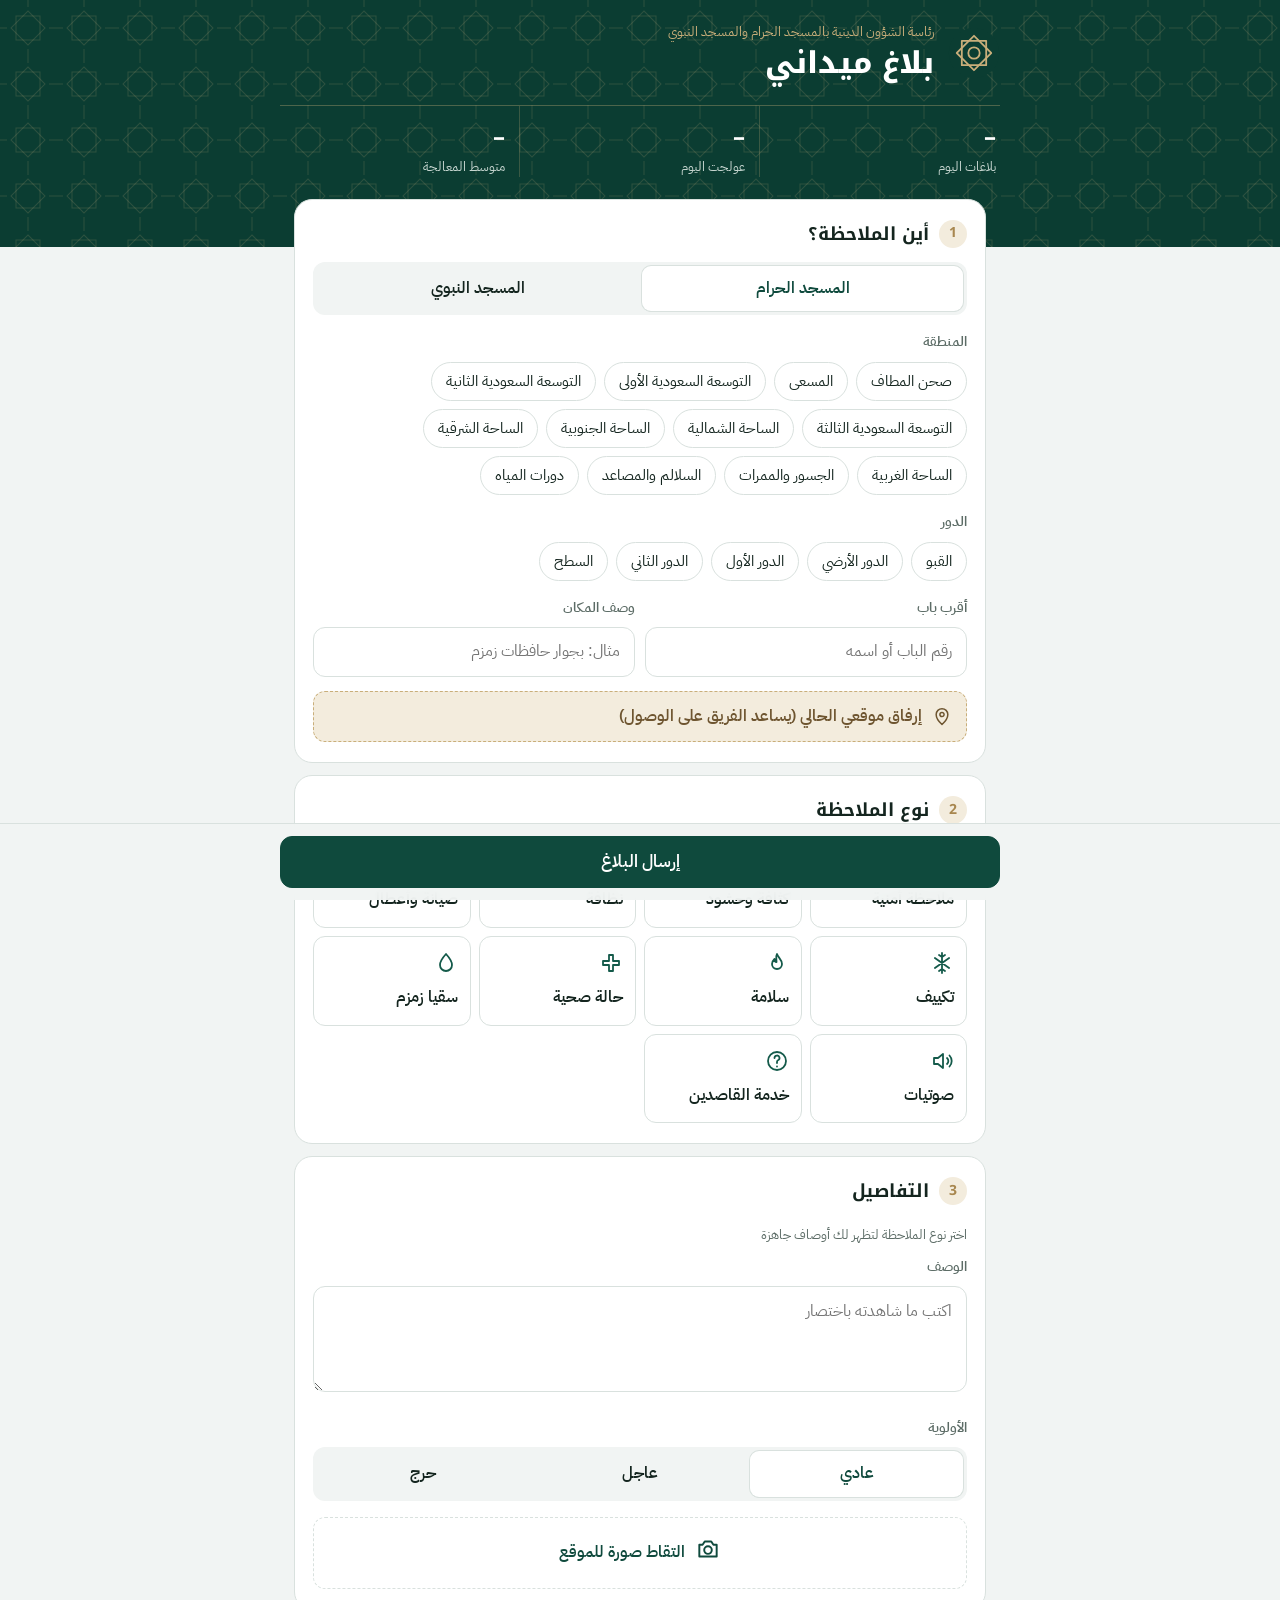
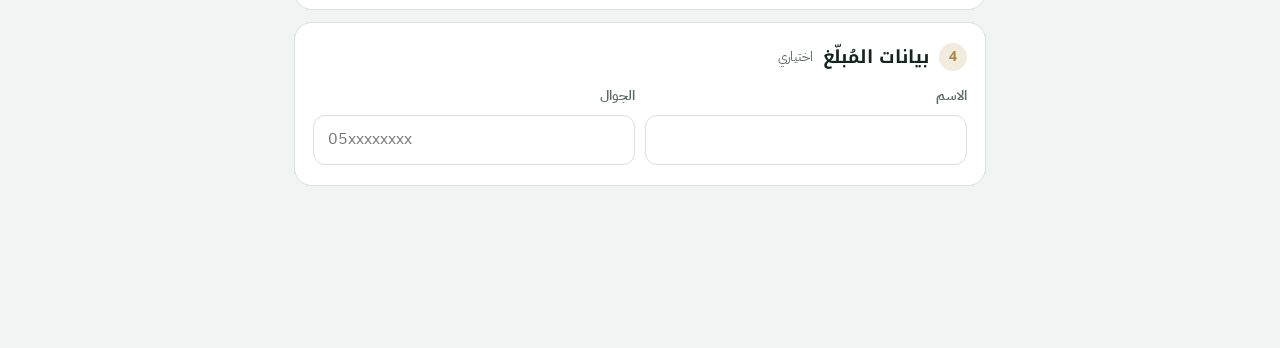
==== public/index.html @ 39dc17da "Bnder Notice: صفحة البلاغ الميداني + لوحة المتابعة + Worker و D1" ====
<!doctype html>
<html lang="ar" dir="rtl">
<head>
<meta charset="utf-8">
<meta name="viewport" content="width=device-width, initial-scale=1, viewport-fit=cover">
<meta name="theme-color" content="#0B3D32">
<title>بلاغ ميداني | Bnder Notice</title>
<link rel="icon" href="assets/logo.svg">
<link rel="preconnect" href="https://fonts.googleapis.com">
<link rel="preconnect" href="https://fonts.gstatic.com" crossorigin>
<link href="https://fonts.googleapis.com/css2?family=IBM+Plex+Sans+Arabic:wght@400;500;600;700&family=Noto+Kufi+Arabic:wght@600;700;800&display=swap" rel="stylesheet">
<link rel="stylesheet" href="assets/theme.css">
<style>
  .band{background:var(--green-900) var(--pattern);color:#fff;padding:22px 18px 70px}
  .band-in{max-width:720px;margin:0 auto}
  .brand{display:flex;align-items:center;gap:14px}
  .brand img{width:52px;height:52px}
  .org{margin:0;font-size:13px;color:var(--gold-300)}
  .brand h1{font-size:30px;font-weight:800;letter-spacing:0}
  .pulse{display:grid;grid-template-columns:repeat(3,1fr);margin-top:22px;border-top:1px solid rgba(201,174,122,.35)}
  .pulse div{padding:12px 4px 0;display:flex;flex-direction:column}
  .pulse div + div{border-inline-start:1px solid rgba(201,174,122,.25);padding-inline-start:14px}
  .pulse b{font-family:var(--display);font-size:24px;font-weight:700;color:#fff}
  .pulse span{font-size:12.5px;color:#C7D6D0}

  main{max-width:720px;margin:-48px auto 0;padding:0 14px 120px}
  .step{background:var(--surface);border-radius:var(--r-lg);padding:20px 18px;margin-bottom:12px;border:1px solid var(--line)}
  .step h2{font-size:18px;display:flex;align-items:center;gap:10px;margin-bottom:14px}
  .step h2 small{font-family:var(--font);font-weight:400;font-size:13px;color:var(--muted)}
  .n{width:28px;height:28px;border-radius:50%;background:var(--gold-100);color:var(--gold);display:grid;place-items:center;font-size:14px;font-weight:700;flex:none}
  .lbl{display:block;font-size:14px;font-weight:600;color:var(--muted);margin:16px 0 8px}
  .seg{display:grid;grid-auto-flow:column;grid-auto-columns:1fr;background:var(--marble);border-radius:var(--r-md);padding:4px;gap:4px}
  .seg button{border:0;background:transparent;border-radius:9px;padding:10px;font-weight:600;cursor:pointer;min-height:44px}
  .seg button[aria-pressed="true"]{background:var(--surface);color:var(--green-800);box-shadow:0 1px 0 var(--line),0 0 0 1px var(--line)}
  .prio button[data-v="urgent"][aria-pressed="true"]{color:var(--p-urgent)}
  .prio button[data-v="critical"][aria-pressed="true"]{background:var(--p-critical);color:#fff;box-shadow:none}
  .row2{display:grid;grid-template-columns:1fr 1fr;gap:10px}
  .row2 .lbl{margin-top:16px}
  .geo{margin-top:14px;width:100%;display:flex;align-items:center;gap:10px;border:1px dashed var(--gold-300);background:var(--gold-100);color:#6E5530;border-radius:var(--r-md);padding:12px 14px;cursor:pointer;font-weight:600;min-height:48px}
  .geo.ok{border-style:solid;border-color:var(--st-closed);background:#E3F1EA;color:var(--st-closed)}
  .hint{font-size:13px;color:var(--muted);margin:6px 0 0}

  .cats{display:grid;grid-template-columns:repeat(auto-fill,minmax(130px,1fr));gap:8px}
  .cat{display:flex;flex-direction:column;align-items:flex-start;gap:10px;text-align:start;border:1px solid var(--line);background:var(--surface);border-radius:var(--r-md);padding:14px 12px;cursor:pointer;font-weight:600;min-height:86px}
  .cat .ic{width:24px;height:24px;color:var(--green-700)}
  .cat[aria-pressed="true"]{border-color:var(--green-800);background:var(--green-800);color:#fff}
  .cat[aria-pressed="true"] .ic{color:var(--gold-300)}
  .route{margin:12px 0 0;font-size:14px;color:var(--green-700);display:flex;gap:8px;align-items:center}

  .quick{margin-bottom:10px}
  .quick .chip{background:var(--marble);border-color:transparent}
  .quick .chip[aria-pressed="true"]{background:var(--green-100);color:var(--green-800);border-color:var(--green-700)}
  .photo{margin-top:16px;display:flex;align-items:center;justify-content:center;gap:10px;border:1.5px dashed var(--line);border-radius:var(--r-md);padding:18px;cursor:pointer;color:var(--green-800);font-weight:600;min-height:64px}
  .photo .ic{width:26px;height:26px}
  .prev{margin-top:16px;position:relative}
  .prev img{width:100%;max-height:320px;object-fit:cover;border-radius:var(--r-md);display:block}
  .prev button{position:absolute;top:10px;inset-inline-start:10px;background:rgba(20,37,31,.8);color:#fff;border:0;border-radius:999px;padding:6px 12px;cursor:pointer;display:flex;gap:6px;align-items:center}

  .err{color:var(--p-critical);font-weight:600;min-height:1.6em;margin:4px 6px}
  .bar{position:fixed;inset:auto 0 0 0;background:rgba(241,244,243,.94);backdrop-filter:blur(8px);border-top:1px solid var(--line);padding:12px 14px calc(12px + env(safe-area-inset-bottom,0px))}
  .bar .btn{width:100%;max-width:720px;margin:0 auto;display:flex;font-size:17px;min-height:52px}

  .slip-wrap{position:fixed;inset:0;background:rgba(11,61,50,.92) var(--pattern);display:grid;place-items:center;padding:20px;z-index:20}
  .slip{background:var(--surface);border-radius:var(--r-lg);width:min(420px,100%);text-align:center;overflow:hidden;animation:rise .35s ease-out}
  .slip-top{padding:28px 20px 18px}
  .slip-top .okc{width:56px;height:56px;border-radius:50%;background:#E3F1EA;color:var(--st-closed);display:grid;place-items:center;margin:0 auto 12px}
  .slip-top .okc .ic{width:30px;height:30px;stroke-width:2.4}
  .slip h2{font-size:20px}
  .slip p{margin:6px 0 0;color:var(--muted);font-size:14.5px}
  .ref{border-top:2px dashed var(--line);padding:18px 20px 22px}
  .ref span{display:block;font-size:13px;color:var(--muted)}
  .ref b{font-family:var(--display);font-size:34px;color:var(--green-800);direction:ltr;display:block}
  .slip .btn{margin:0 20px 22px;width:calc(100% - 40px)}
  @keyframes rise{from{transform:translateY(16px);opacity:0}to{transform:none;opacity:1}}
  @media (max-width:420px){.row2{grid-template-columns:1fr}.brand h1{font-size:26px}.pulse b{font-size:20px}}
</style>
</head>
<body>
<header class="band">
  <div class="band-in">
    <div class="brand">
      <img src="assets/logo.svg" alt="">
      <div><p class="org" id="org"></p><h1>بلاغ ميداني</h1></div>
    </div>
    <div class="pulse" aria-live="polite">
      <div><b class="num" id="sToday">–</b><span>بلاغات اليوم</span></div>
      <div><b class="num" id="sClosed">–</b><span>عولجت اليوم</span></div>
      <div><b class="num" id="sAvg">–</b><span>متوسط المعالجة</span></div>
    </div>
  </div>
</header>

<main>
  <section class="step" id="stepPlace">
    <h2><span class="n">1</span>أين الملاحظة؟</h2>
    <div class="seg" id="mosques" role="group" aria-label="المسجد"></div>
    <span class="lbl">المنطقة</span>
    <div class="chips" id="zones"></div>
    <span class="lbl">الدور</span>
    <div class="chips" id="floors"></div>
    <div class="row2">
      <div><label class="lbl" for="gate">أقرب باب</label><input id="gate" placeholder="رقم الباب أو اسمه"></div>
      <div><label class="lbl" for="spot">وصف المكان</label><input id="spot" placeholder="مثال: بجوار حافظات زمزم"></div>
    </div>
    <button type="button" class="geo" id="geoBtn"></button>
  </section>

  <section class="step" id="stepCat">
    <h2><span class="n">2</span>نوع الملاحظة</h2>
    <div class="cats" id="cats"></div>
    <p class="route" id="route" hidden></p>
  </section>

  <section class="step">
    <h2><span class="n">3</span>التفاصيل</h2>
    <div class="chips quick" id="quick"><p class="hint">اختر نوع الملاحظة لتظهر لك أوصاف جاهزة</p></div>
    <label class="lbl" for="details" style="margin-top:4px">الوصف</label>
    <textarea id="details" rows="3" maxlength="1500" placeholder="اكتب ما شاهدته باختصار"></textarea>
    <span class="lbl">الأولوية</span>
    <div class="seg prio" id="prio" role="group" aria-label="الأولوية"></div>
    <label class="photo" id="photoBox"><input type="file" accept="image/*" capture="environment" id="photo" hidden><span id="photoIc"></span><span>التقاط صورة للموقع</span></label>
    <div class="prev" id="prev" hidden><img id="prevImg" alt="صورة البلاغ"><button type="button" id="rmPhoto"></button></div>
  </section>

  <section class="step">
    <h2><span class="n">4</span>بيانات المُبلّغ <small>اختياري</small></h2>
    <div class="row2">
      <div><label class="lbl" for="rname" style="margin-top:0">الاسم</label><input id="rname" autocomplete="name"></div>
      <div><label class="lbl" for="rphone" style="margin-top:0">الجوال</label><input id="rphone" type="tel" inputmode="tel" dir="ltr" placeholder="05xxxxxxxx" autocomplete="tel"></div>
    </div>
  </section>
  <p class="err" id="err" role="alert"></p>
</main>

<div class="bar"><button class="btn primary" id="send" type="button">إرسال البلاغ</button></div>

<div class="slip-wrap" id="done" hidden>
  <div class="slip" role="dialog" aria-modal="true" aria-labelledby="doneTitle">
    <div class="slip-top">
      <div class="okc" id="okIc"></div>
      <h2 id="doneTitle">وصل بلاغك</h2>
      <p id="doneTo"></p>
    </div>
    <div class="ref"><span>رقم البلاغ</span><b id="doneRef"></b><span id="doneTime"></span></div>
    <button class="btn primary" id="again" type="button">بلاغ جديد</button>
  </div>
</div>

<script src="assets/config.js"></script>
<script>
(() => {
  const C = window.BN, $ = id => document.getElementById(id);
  const key = new URLSearchParams(location.search).get('k') || '';
  const st = { mosque: C.MOSQUES[0].id, zone: '', floor: '', category: '', priority: 'normal', photo: '', lat: null, lng: null, acc: null };
  const fmtDur = ms => {
    if (ms == null) return '–';
    const m = Math.round(ms / 60000);
    return m < 60 ? m + ' د' : (Math.floor(m / 60) + ' س' + (m % 60 ? ' ' + (m % 60) + ' د' : ''));
  };
  const store = { get: k => { try { return localStorage.getItem(k) || ''; } catch { return ''; } },
                  set: (k, v) => { try { localStorage.setItem(k, v); } catch {} } };

  $('org').textContent = C.ORG;
  $('photoIc').innerHTML = ic('camera');
  $('rmPhoto').innerHTML = ic('x') + 'حذف الصورة';
  $('okIc').innerHTML = ic('check');
  $('rname').value = store.get('bn_name');
  $('rphone').value = store.get('bn_phone');

  const press = (wrap, val, attr = 'v') =>
    wrap.querySelectorAll('button').forEach(b => b.setAttribute('aria-pressed', b.dataset[attr] === val ? 'true' : 'false'));

  // ---- المسجد / المنطقة / الدور ----
  function renderMosques() {
    $('mosques').innerHTML = C.MOSQUES.map(m => `<button type="button" data-v="${m.id}">${m.name}</button>`).join('');
    press($('mosques'), st.mosque);
  }
  function renderPlace() {
    const m = C.MOSQUES.find(x => x.id === st.mosque);
    $('zones').innerHTML = m.zones.map(z => `<button type="button" class="chip" data-v="${z}">${z}</button>`).join('');
    $('floors').innerHTML = m.floors.map(f => `<button type="button" class="chip" data-v="${f}">${f}</button>`).join('');
    press($('zones'), st.zone); press($('floors'), st.floor);
  }
  $('mosques').addEventListener('click', e => {
    const b = e.target.closest('button'); if (!b) return;
    st.mosque = b.dataset.v; st.zone = ''; st.floor = '';
    press($('mosques'), st.mosque); renderPlace();
  });
  $('zones').addEventListener('click', e => { const b = e.target.closest('button'); if (!b) return; st.zone = st.zone === b.dataset.v ? '' : b.dataset.v; press($('zones'), st.zone); });
  $('floors').addEventListener('click', e => { const b = e.target.closest('button'); if (!b) return; st.floor = st.floor === b.dataset.v ? '' : b.dataset.v; press($('floors'), st.floor); });

  // ---- الموقع الجغرافي ----
  const geoIdle = () => { $('geoBtn').className = 'geo'; $('geoBtn').innerHTML = ic('pin') + '<span>إرفاق موقعي الحالي (يساعد الفريق على الوصول)</span>'; };
  geoIdle();
  $('geoBtn').addEventListener('click', () => {
    if (!navigator.geolocation) { $('geoBtn').innerHTML = ic('pin') + '<span>جهازك لا يدعم تحديد الموقع</span>'; return; }
    $('geoBtn').innerHTML = ic('pin') + '<span>جارٍ تحديد الموقع…</span>';
    navigator.geolocation.getCurrentPosition(p => {
      st.lat = +p.coords.latitude.toFixed(6); st.lng = +p.coords.longitude.toFixed(6); st.acc = Math.round(p.coords.accuracy);
      $('geoBtn').className = 'geo ok';
      $('geoBtn').innerHTML = ic('check') + `<span>تم إرفاق الموقع (دقة ${st.acc} م) — اضغط للتحديث</span>`;
    }, () => {
      geoIdle();
      $('geoBtn').innerHTML = ic('pin') + '<span>لم يُسمح بتحديد الموقع، فعّله من إعدادات المتصفح ثم أعد المحاولة</span>';
    }, { enableHighAccuracy: true, timeout: 15000, maximumAge: 0 });
  });

  // ---- التصنيف + الردود السريعة ----
  $('cats').innerHTML = C.CATEGORIES.map(c => `<button type="button" class="cat" data-v="${c.id}">${ic(c.icon)}<span>${c.label}</span></button>`).join('');
  const entityName = id => C.ENTITIES[id] || '';
  $('cats').addEventListener('click', e => {
    const b = e.target.closest('button'); if (!b) return;
    st.category = b.dataset.v; press($('cats'), st.category);
    const c = C.CATEGORIES.find(x => x.id === st.category);
    $('route').hidden = false; $('route').innerHTML = ic('chat') + 'يصل البلاغ إلى: ' + entityName(c.entity);
    $('quick').innerHTML = c.quick.map(q => `<button type="button" class="chip" data-v="${q}">${q}</button>`).join('');
    syncQuick();
  });
  const lines = () => $('details').value.split('\n').map(x => x.trim()).filter(Boolean);
  function syncQuick() { const have = lines(); $('quick').querySelectorAll('button').forEach(b => b.setAttribute('aria-pressed', have.includes(b.dataset.v) ? 'true' : 'false')); }
  $('quick').addEventListener('click', e => {
    const b = e.target.closest('button'); if (!b) return;
    let l = lines(); const v = b.dataset.v;
    l = l.includes(v) ? l.filter(x => x !== v) : [...l, v];
    $('details').value = l.join('\n'); syncQuick();
  });
  $('details').addEventListener('input', syncQuick);

  // ---- الأولوية ----
  $('prio').innerHTML = C.PRIORITIES.map(p => `<button type="button" data-v="${p.id}">${p.label}</button>`).join('');
  press($('prio'), st.priority);
  $('prio').addEventListener('click', e => { const b = e.target.closest('button'); if (!b) return; st.priority = b.dataset.v; press($('prio'), st.priority); });

  // ---- الصورة (تُضغط على الجهاز قبل الإرسال) ----
  $('photo').addEventListener('change', async e => {
    const f = e.target.files[0]; if (!f) return;
    try {
      const url = URL.createObjectURL(f);
      const img = await new Promise((res, rej) => { const i = new Image(); i.onload = () => res(i); i.onerror = rej; i.src = url; });
      const max = 1280, k = Math.min(1, max / Math.max(img.width, img.height));
      const cv = document.createElement('canvas'); cv.width = Math.round(img.width * k); cv.height = Math.round(img.height * k);
      cv.getContext('2d').drawImage(img, 0, 0, cv.width, cv.height);
      st.photo = cv.toDataURL('image/jpeg', 0.72);
      URL.revokeObjectURL(url);
      $('prevImg').src = st.photo; $('prev').hidden = false; $('photoBox').hidden = true;
    } catch { showErr('تعذّرت قراءة الصورة، التقطها من جديد'); }
    e.target.value = '';
  });
  $('rmPhoto').addEventListener('click', () => { st.photo = ''; $('prev').hidden = true; $('photoBox').hidden = false; });

  // ---- الإرسال ----
  function showErr(t, el) { $('err').textContent = t; if (el) el.scrollIntoView({ behavior: 'smooth', block: 'center' }); }
  $('send').addEventListener('click', async () => {
    showErr('');
    if (!st.zone) return showErr('اختر المنطقة التي فيها الملاحظة', $('stepPlace'));
    if (!st.category) return showErr('اختر نوع الملاحظة', $('stepCat'));
    const c = C.CATEGORIES.find(x => x.id === st.category);
    const payload = {
      key, mosque: st.mosque, zone: st.zone, floor: st.floor, gate: $('gate').value, spot: $('spot').value,
      lat: st.lat, lng: st.lng, acc: st.acc, category: c.id, category_label: c.label, entity_id: c.entity,
      priority: st.priority, details: $('details').value, photo: st.photo,
      reporter_name: $('rname').value, reporter_phone: $('rphone').value
    };
    store.set('bn_name', $('rname').value); store.set('bn_phone', $('rphone').value);
    const btn = $('send'); btn.disabled = true; btn.textContent = 'جارٍ الإرسال…';
    try {
      const r = await fetch('/api/reports', { method: 'POST', headers: { 'content-type': 'application/json' }, body: JSON.stringify(payload) });
      const d = await r.json();
      if (!r.ok) throw new Error(d.error || 'تعذّر الإرسال');
      $('doneRef').textContent = d.ref;
      $('doneTo').textContent = 'أُحيل للمتابعة مع ' + entityName(c.entity);
      $('doneTime').textContent = new Intl.DateTimeFormat('ar-SA-u-nu-latn-ca-gregory', { timeZone: 'Asia/Riyadh', dateStyle: 'medium', timeStyle: 'short' }).format(new Date(d.created_at));
      $('done').hidden = false; $('again').focus();
      loadStats();
    } catch (e) {
      showErr(e.message === 'Failed to fetch' ? 'لا يوجد اتصال بالإنترنت، تحقق من الشبكة ثم أعد الإرسال' : e.message);
    } finally { btn.disabled = false; btn.textContent = 'إرسال البلاغ'; }
  });

  $('again').addEventListener('click', () => {
    Object.assign(st, { zone: '', floor: '', category: '', priority: 'normal', photo: '' });
    ['gate', 'spot', 'details'].forEach(id => $(id).value = '');
    renderPlace(); press($('cats'), ''); press($('prio'), 'normal');
    $('route').hidden = true; $('quick').innerHTML = '<p class="hint">اختر نوع الملاحظة لتظهر لك أوصاف جاهزة</p>';
    $('prev').hidden = true; $('photoBox').hidden = false; $('done').hidden = true;
    window.scrollTo({ top: 0, behavior: 'smooth' });
  });

  // ---- إحصائية الواجهة ----
  async function loadStats() {
    try {
      const d = await (await fetch('/api/stats')).json();
      $('sToday').textContent = d.today ?? '–'; $('sClosed').textContent = d.closed_today ?? '–'; $('sAvg').textContent = fmtDur(d.avg_close_ms);
    } catch {}
  }

  renderMosques(); renderPlace(); loadStats();
  setInterval(loadStats, 60000);
})();
</script>
</body>
</html>
---- public/assets/theme.css ----
/* Bnder Notice — الهوية المشتركة */
:root{
  --green-900:#0B3D32; --green-800:#0F4A3D; --green-700:#145A4A; --green-100:#E3EEEA;
  --gold:#A8874F; --gold-300:#C9AE7A; --gold-100:#F3ECDD;
  --marble:#F1F4F3; --surface:#FFFFFF; --ink:#14251F; --muted:#5C6C66; --line:#D9E1DE;
  --st-new:#B7791F; --st-review:#2F5D8A; --st-referred:#6A4C9C; --st-closed:#2E7D5B;
  --p-normal:#6B7C76; --p-urgent:#C26A12; --p-critical:#B3261E;
  --r-sm:8px; --r-md:12px; --r-lg:18px;
  --font:'IBM Plex Sans Arabic', 'Segoe UI', Tahoma, sans-serif;
  --display:'Noto Kufi Arabic', 'IBM Plex Sans Arabic', Tahoma, sans-serif;
  --pattern:url("data:image/svg+xml,%3Csvg xmlns='http://www.w3.org/2000/svg' width='56' height='56' viewBox='0 0 56 56'%3E%3Cg fill='none' stroke='%23C9AE7A' stroke-opacity='.18'%3E%3Crect x='16' y='16' width='24' height='24'/%3E%3Crect x='16' y='16' width='24' height='24' transform='rotate(45 28 28)'/%3E%3Cpath d='M0 28h7M49 28h7M28 0v7M28 49v7'/%3E%3C/g%3E%3C/svg%3E");
  color-scheme: light;
  box-sizing:border-box;
  padding-top:env(safe-area-inset-top,0px);
}
*,*::before,*::after{box-sizing:inherit}
[hidden]{display:none!important}
html{scroll-padding-top:env(safe-area-inset-top,0px)}
body{margin:0;font-family:var(--font);color:var(--ink);background:var(--marble);font-size:16px;line-height:1.6;-webkit-font-smoothing:antialiased}
h1,h2,h3{font-family:var(--display);line-height:1.35;margin:0}
button,input,select,textarea{font:inherit;color:inherit}
:focus-visible{outline:3px solid var(--gold-300);outline-offset:2px}
.ic{width:20px;height:20px;fill:none;stroke:currentColor;stroke-width:1.8;stroke-linecap:round;stroke-linejoin:round;flex:none}
.num{font-variant-numeric:tabular-nums}

.btn{display:inline-flex;align-items:center;justify-content:center;gap:8px;border:1px solid var(--line);background:var(--surface);
  padding:10px 16px;border-radius:var(--r-md);font-weight:600;cursor:pointer;min-height:44px;transition:background .15s,border-color .15s}
.btn:hover{border-color:var(--green-700)}
.btn.primary{background:var(--green-800);border-color:var(--green-800);color:#fff}
.btn.primary:hover{background:var(--green-900)}
.btn.gold{background:var(--gold);border-color:var(--gold);color:#fff}
.btn.wa{background:#1F7A4D;border-color:#1F7A4D;color:#fff}
.btn.ghost{background:transparent}
.btn[disabled]{opacity:.55;cursor:not-allowed}

.chips{display:flex;flex-wrap:wrap;gap:8px}
.chip{border:1px solid var(--line);background:var(--surface);border-radius:999px;padding:7px 14px;cursor:pointer;font-size:14.5px;min-height:38px}
.chip[aria-pressed="true"]{background:var(--green-800);border-color:var(--green-800);color:#fff}

.pill{display:inline-flex;align-items:center;gap:6px;font-size:13px;font-weight:600;padding:3px 10px;border-radius:999px;white-space:nowrap}
.pill::before{content:"";width:7px;height:7px;border-radius:50%;background:currentColor}
.s-new{color:var(--st-new);background:#FBF1E0}
.s-review{color:var(--st-review);background:#E6EEF6}
.s-referred{color:var(--st-referred);background:#EFEAF7}
.s-closed{color:var(--st-closed);background:#E3F1EA}
.p-normal{color:var(--p-normal);background:#EEF1F0}
.p-urgent{color:var(--p-urgent);background:#FBEBDB}
.p-critical{color:#fff;background:var(--p-critical)}
.p-critical::before{background:#fff}

input[type=text],input[type=tel],input[type=password],input:not([type]),select,textarea{
  width:100%;border:1px solid var(--line);background:var(--surface);border-radius:var(--r-md);padding:11px 14px;min-height:46px}
textarea{resize:vertical;line-height:1.7}
input:focus,select:focus,textarea:focus{border-color:var(--green-700);outline:none;box-shadow:0 0 0 3px var(--green-100)}

@media (prefers-reduced-motion:reduce){*{animation:none!important;transition:none!important}}
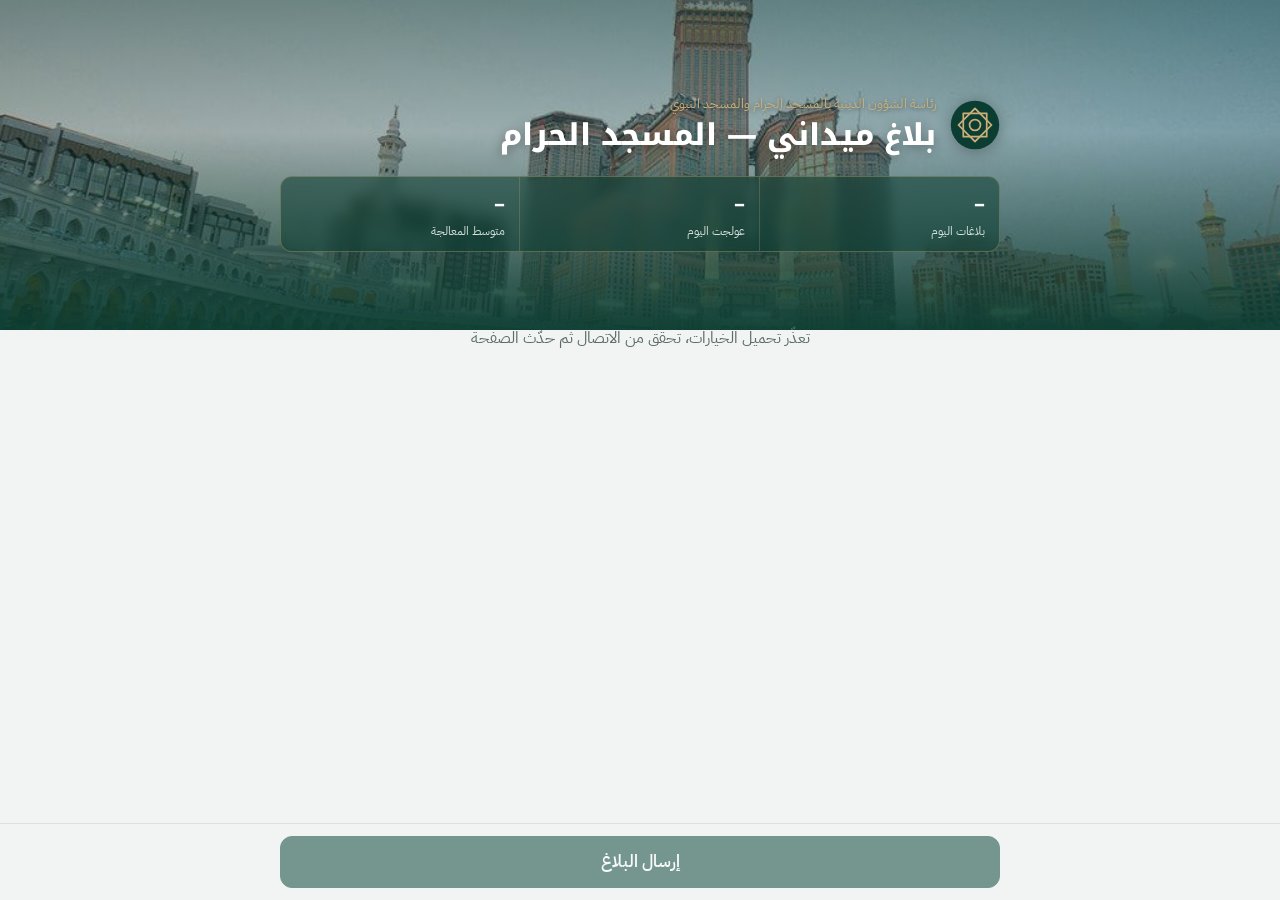
==== commit 0dbaed25: "قوائم منسدلة تُدار من اللوحة، المسجد الحرام فقط، أسماء المُبلّغين، السجل والمتأخرة وطرق المعالجة، تص" ====
--- a/public/index.html
+++ b/public/index.html
@@ -4,67 +4,64 @@
 <meta charset="utf-8">
 <meta name="viewport" content="width=device-width, initial-scale=1, viewport-fit=cover">
 <meta name="theme-color" content="#0B3D32">
-<title>بلاغ ميداني | Bnder Notice</title>
+<title>بلاغ ميداني | المسجد الحرام</title>
 <link rel="icon" href="assets/logo.svg">
 <link rel="preconnect" href="https://fonts.googleapis.com">
 <link rel="preconnect" href="https://fonts.gstatic.com" crossorigin>
 <link href="https://fonts.googleapis.com/css2?family=IBM+Plex+Sans+Arabic:wght@400;500;600;700&family=Noto+Kufi+Arabic:wght@600;700;800&display=swap" rel="stylesheet">
 <link rel="stylesheet" href="assets/theme.css">
 <style>
-  .band{background:var(--green-900) var(--pattern);color:#fff;padding:22px 18px 70px}
-  .band-in{max-width:720px;margin:0 auto}
+  :root{padding-top:0}
+  .hero{position:relative;color:#fff;min-height:330px;padding:calc(22px + env(safe-area-inset-top,0px)) 18px 78px;
+    background:linear-gradient(180deg,rgba(7,40,32,.55) 0%,rgba(7,40,32,.35) 40%,rgba(11,61,50,.96) 100%),url("assets/haram.jpg") center 35%/cover no-repeat;
+    display:flex;flex-direction:column;justify-content:flex-end}
+  .hero-in{max-width:720px;margin:0 auto;width:100%}
   .brand{display:flex;align-items:center;gap:14px}
-  .brand img{width:52px;height:52px}
-  .org{margin:0;font-size:13px;color:var(--gold-300)}
-  .brand h1{font-size:30px;font-weight:800;letter-spacing:0}
-  .pulse{display:grid;grid-template-columns:repeat(3,1fr);margin-top:22px;border-top:1px solid rgba(201,174,122,.35)}
-  .pulse div{padding:12px 4px 0;display:flex;flex-direction:column}
-  .pulse div + div{border-inline-start:1px solid rgba(201,174,122,.25);padding-inline-start:14px}
-  .pulse b{font-family:var(--display);font-size:24px;font-weight:700;color:#fff}
-  .pulse span{font-size:12.5px;color:#C7D6D0}
-
-  main{max-width:720px;margin:-48px auto 0;padding:0 14px 120px}
+  .brand img{width:50px;height:50px;filter:drop-shadow(0 2px 8px rgba(0,0,0,.3))}
+  .org{margin:0;font-size:13px;color:var(--gold-300);text-shadow:0 1px 4px rgba(0,0,0,.4)}
+  .brand h1{font-size:30px;font-weight:800;text-shadow:0 2px 12px rgba(0,0,0,.35)}
+  .pulse{display:grid;grid-template-columns:repeat(3,1fr);margin-top:20px;background:rgba(11,61,50,.55);backdrop-filter:blur(6px);
+    border:1px solid rgba(201,174,122,.35);border-radius:var(--r-md)}
+  .pulse div{padding:10px 14px;display:flex;flex-direction:column}
+  .pulse div + div{border-inline-start:1px solid rgba(201,174,122,.25)}
+  .pulse b{font-family:var(--display);font-size:22px;font-weight:700}
+  .pulse span{font-size:12px;color:#D4E2DC}
+
+  main{max-width:720px;margin:-50px auto 0;padding:0 14px 120px;position:relative}
   .step{background:var(--surface);border-radius:var(--r-lg);padding:20px 18px;margin-bottom:12px;border:1px solid var(--line)}
-  .step h2{font-size:18px;display:flex;align-items:center;gap:10px;margin-bottom:14px}
-  .step h2 small{font-family:var(--font);font-weight:400;font-size:13px;color:var(--muted)}
+  .step h2{font-size:18px;display:flex;align-items:center;gap:10px;margin-bottom:6px}
   .n{width:28px;height:28px;border-radius:50%;background:var(--gold-100);color:var(--gold);display:grid;place-items:center;font-size:14px;font-weight:700;flex:none}
-  .lbl{display:block;font-size:14px;font-weight:600;color:var(--muted);margin:16px 0 8px}
+  .lbl{display:block;font-size:14px;font-weight:600;color:var(--ink);margin:14px 0 7px}
+  .lbl small{font-weight:400;color:var(--muted)}
+  .row2{display:grid;grid-template-columns:1fr 1fr;gap:10px}
   .seg{display:grid;grid-auto-flow:column;grid-auto-columns:1fr;background:var(--marble);border-radius:var(--r-md);padding:4px;gap:4px}
   .seg button{border:0;background:transparent;border-radius:9px;padding:10px;font-weight:600;cursor:pointer;min-height:44px}
-  .seg button[aria-pressed="true"]{background:var(--surface);color:var(--green-800);box-shadow:0 1px 0 var(--line),0 0 0 1px var(--line)}
-  .prio button[data-v="urgent"][aria-pressed="true"]{color:var(--p-urgent)}
-  .prio button[data-v="critical"][aria-pressed="true"]{background:var(--p-critical);color:#fff;box-shadow:none}
-  .row2{display:grid;grid-template-columns:1fr 1fr;gap:10px}
-  .row2 .lbl{margin-top:16px}
-  .geo{margin-top:14px;width:100%;display:flex;align-items:center;gap:10px;border:1px dashed var(--gold-300);background:var(--gold-100);color:#6E5530;border-radius:var(--r-md);padding:12px 14px;cursor:pointer;font-weight:600;min-height:48px}
+  .seg button[aria-pressed="true"]{background:var(--surface);color:var(--green-800);box-shadow:0 0 0 1px var(--line)}
+  .seg button[data-v="urgent"][aria-pressed="true"]{color:var(--p-urgent)}
+  .seg button[data-v="critical"][aria-pressed="true"]{background:var(--p-critical);color:#fff;box-shadow:none}
+  .geo{margin-top:14px;width:100%;display:flex;align-items:center;gap:10px;border:1px dashed var(--gold-300);background:var(--gold-100);color:#6E5530;border-radius:var(--r-md);padding:12px 14px;cursor:pointer;font-weight:600;min-height:48px;text-align:start}
   .geo.ok{border-style:solid;border-color:var(--st-closed);background:#E3F1EA;color:var(--st-closed)}
-  .hint{font-size:13px;color:var(--muted);margin:6px 0 0}
-
-  .cats{display:grid;grid-template-columns:repeat(auto-fill,minmax(130px,1fr));gap:8px}
-  .cat{display:flex;flex-direction:column;align-items:flex-start;gap:10px;text-align:start;border:1px solid var(--line);background:var(--surface);border-radius:var(--r-md);padding:14px 12px;cursor:pointer;font-weight:600;min-height:86px}
-  .cat .ic{width:24px;height:24px;color:var(--green-700)}
-  .cat[aria-pressed="true"]{border-color:var(--green-800);background:var(--green-800);color:#fff}
-  .cat[aria-pressed="true"] .ic{color:var(--gold-300)}
-  .route{margin:12px 0 0;font-size:14px;color:var(--green-700);display:flex;gap:8px;align-items:center}
-
-  .quick{margin-bottom:10px}
-  .quick .chip{background:var(--marble);border-color:transparent}
-  .quick .chip[aria-pressed="true"]{background:var(--green-100);color:var(--green-800);border-color:var(--green-700)}
+  .route{margin:10px 0 0;font-size:14px;color:var(--green-700);display:flex;gap:8px;align-items:center;background:var(--green-100);padding:9px 12px;border-radius:10px}
+  .suggest{border:1px solid var(--gold-300);background:var(--gold-100);border-radius:var(--r-md);padding:12px;margin-top:6px}
+  .suggest .t{display:flex;align-items:center;gap:8px;font-size:13.5px;font-weight:600;color:#6E5530;margin-bottom:8px}
+  .suggest select{background-color:#fff}
+  .or{display:flex;align-items:center;gap:10px;color:var(--muted);font-size:13px;margin:12px 0 8px}
+  .or::before,.or::after{content:"";flex:1;height:1px;background:var(--line)}
   .photo{margin-top:16px;display:flex;align-items:center;justify-content:center;gap:10px;border:1.5px dashed var(--line);border-radius:var(--r-md);padding:18px;cursor:pointer;color:var(--green-800);font-weight:600;min-height:64px}
   .photo .ic{width:26px;height:26px}
   .prev{margin-top:16px;position:relative}
   .prev img{width:100%;max-height:320px;object-fit:cover;border-radius:var(--r-md);display:block}
   .prev button{position:absolute;top:10px;inset-inline-start:10px;background:rgba(20,37,31,.8);color:#fff;border:0;border-radius:999px;padding:6px 12px;cursor:pointer;display:flex;gap:6px;align-items:center}
-
   .err{color:var(--p-critical);font-weight:600;min-height:1.6em;margin:4px 6px}
-  .bar{position:fixed;inset:auto 0 0 0;background:rgba(241,244,243,.94);backdrop-filter:blur(8px);border-top:1px solid var(--line);padding:12px 14px calc(12px + env(safe-area-inset-bottom,0px))}
+  .bar{position:fixed;inset:auto 0 0 0;background:rgba(241,244,243,.94);backdrop-filter:blur(8px);border-top:1px solid var(--line);padding:12px 14px calc(12px + env(safe-area-inset-bottom,0px));z-index:5}
   .bar .btn{width:100%;max-width:720px;margin:0 auto;display:flex;font-size:17px;min-height:52px}
+  .loading{text-align:center;color:var(--muted);padding:30px}
 
   .slip-wrap{position:fixed;inset:0;background:rgba(11,61,50,.92) var(--pattern);display:grid;place-items:center;padding:20px;z-index:20}
   .slip{background:var(--surface);border-radius:var(--r-lg);width:min(420px,100%);text-align:center;overflow:hidden;animation:rise .35s ease-out}
   .slip-top{padding:28px 20px 18px}
-  .slip-top .okc{width:56px;height:56px;border-radius:50%;background:#E3F1EA;color:var(--st-closed);display:grid;place-items:center;margin:0 auto 12px}
-  .slip-top .okc .ic{width:30px;height:30px;stroke-width:2.4}
+  .okc{width:56px;height:56px;border-radius:50%;background:#E3F1EA;color:var(--st-closed);display:grid;place-items:center;margin:0 auto 12px}
+  .okc .ic{width:30px;height:30px;stroke-width:2.4}
   .slip h2{font-size:20px}
   .slip p{margin:6px 0 0;color:var(--muted);font-size:14.5px}
   .ref{border-top:2px dashed var(--line);padding:18px 20px 22px}
@@ -72,15 +69,15 @@
   .ref b{font-family:var(--display);font-size:34px;color:var(--green-800);direction:ltr;display:block}
   .slip .btn{margin:0 20px 22px;width:calc(100% - 40px)}
   @keyframes rise{from{transform:translateY(16px);opacity:0}to{transform:none;opacity:1}}
-  @media (max-width:420px){.row2{grid-template-columns:1fr}.brand h1{font-size:26px}.pulse b{font-size:20px}}
+  @media (max-width:420px){.row2{grid-template-columns:1fr}.brand h1{font-size:26px}.pulse b{font-size:19px}.hero{min-height:300px}}
 </style>
 </head>
 <body>
-<header class="band">
-  <div class="band-in">
+<header class="hero">
+  <div class="hero-in">
     <div class="brand">
       <img src="assets/logo.svg" alt="">
-      <div><p class="org" id="org"></p><h1>بلاغ ميداني</h1></div>
+      <div><p class="org" id="org"></p><h1>بلاغ ميداني — المسجد الحرام</h1></div>
     </div>
     <div class="pulse" aria-live="polite">
       <div><b class="num" id="sToday">–</b><span>بلاغات اليوم</span></div>
@@ -91,56 +88,58 @@
 </header>
 
 <main>
-  <section class="step" id="stepPlace">
-    <h2><span class="n">1</span>أين الملاحظة؟</h2>
-    <div class="seg" id="mosques" role="group" aria-label="المسجد"></div>
-    <span class="lbl">المنطقة</span>
-    <div class="chips" id="zones"></div>
-    <span class="lbl">الدور</span>
-    <div class="chips" id="floors"></div>
-    <div class="row2">
-      <div><label class="lbl" for="gate">أقرب باب</label><input id="gate" placeholder="رقم الباب أو اسمه"></div>
-      <div><label class="lbl" for="spot">وصف المكان</label><input id="spot" placeholder="مثال: بجوار حافظات زمزم"></div>
-    </div>
-    <button type="button" class="geo" id="geoBtn"></button>
-  </section>
-
-  <section class="step" id="stepCat">
-    <h2><span class="n">2</span>نوع الملاحظة</h2>
-    <div class="cats" id="cats"></div>
-    <p class="route" id="route" hidden></p>
-  </section>
-
-  <section class="step">
-    <h2><span class="n">3</span>التفاصيل</h2>
-    <div class="chips quick" id="quick"><p class="hint">اختر نوع الملاحظة لتظهر لك أوصاف جاهزة</p></div>
-    <label class="lbl" for="details" style="margin-top:4px">الوصف</label>
-    <textarea id="details" rows="3" maxlength="1500" placeholder="اكتب ما شاهدته باختصار"></textarea>
-    <span class="lbl">الأولوية</span>
-    <div class="seg prio" id="prio" role="group" aria-label="الأولوية"></div>
-    <label class="photo" id="photoBox"><input type="file" accept="image/*" capture="environment" id="photo" hidden><span id="photoIc"></span><span>التقاط صورة للموقع</span></label>
-    <div class="prev" id="prev" hidden><img id="prevImg" alt="صورة البلاغ"><button type="button" id="rmPhoto"></button></div>
-  </section>
-
-  <section class="step">
-    <h2><span class="n">4</span>بيانات المُبلّغ <small>اختياري</small></h2>
-    <div class="row2">
-      <div><label class="lbl" for="rname" style="margin-top:0">الاسم</label><input id="rname" autocomplete="name"></div>
-      <div><label class="lbl" for="rphone" style="margin-top:0">الجوال</label><input id="rphone" type="tel" inputmode="tel" dir="ltr" placeholder="05xxxxxxxx" autocomplete="tel"></div>
-    </div>
-  </section>
-  <p class="err" id="err" role="alert"></p>
+  <p class="loading" id="loading">جارٍ تحميل الخيارات…</p>
+  <div id="form" hidden>
+    <section class="step" id="stepName">
+      <h2><span class="n">1</span>المُبلّغ</h2>
+      <label class="lbl" for="rname">اسمك</label>
+      <select id="rname" required></select>
+      <input id="rnameTxt" placeholder="اكتب اسمك" hidden>
+    </section>
+
+    <section class="step" id="stepPlace">
+      <h2><span class="n">2</span>أين الملاحظة؟</h2>
+      <div class="row2">
+        <div><label class="lbl" for="zone">المنطقة</label><select id="zone" required></select></div>
+        <div><label class="lbl" for="floor">الدور</label><select id="floor"></select></div>
+      </div>
+      <div class="row2">
+        <div><label class="lbl" for="gate">أقرب باب <small>(اختياري)</small></label><input id="gate" placeholder="رقم الباب أو اسمه"></div>
+        <div><label class="lbl" for="spot">وصف المكان <small>(اختياري)</small></label><input id="spot" placeholder="مثال: بجوار حافظات زمزم"></div>
+      </div>
+      <button type="button" class="geo" id="geoBtn"></button>
+    </section>
+
+    <section class="step" id="stepCat">
+      <h2><span class="n">3</span>نوع الملاحظة</h2>
+      <label class="lbl" for="cat">اختر النوع</label>
+      <select id="cat" required></select>
+      <p class="route" id="route" hidden></p>
+    </section>
+
+    <section class="step">
+      <h2><span class="n">4</span>التفاصيل</h2>
+      <div class="suggest" id="suggestBox" hidden>
+        <div class="t" id="sugT"></div>
+        <select id="suggest" aria-label="أوصاف مقترحة"></select>
+      </div>
+      <div class="or" id="orLine" hidden>أو اكتب الوصف بنفسك</div>
+      <label class="lbl" for="details" id="detLbl">الوصف</label>
+      <textarea id="details" rows="3" maxlength="1500" placeholder="اكتب ما شاهدته باختصار"></textarea>
+      <span class="lbl">الأولوية</span>
+      <div class="seg" id="prio" role="group" aria-label="الأولوية"></div>
+      <label class="photo" id="photoBox"><input type="file" accept="image/*" capture="environment" id="photo" hidden><span id="photoIc"></span><span>التقاط صورة للموقع</span></label>
+      <div class="prev" id="prev" hidden><img id="prevImg" alt="صورة البلاغ"><button type="button" id="rmPhoto"></button></div>
+    </section>
+    <p class="err" id="err" role="alert"></p>
+  </div>
 </main>
 
-<div class="bar"><button class="btn primary" id="send" type="button">إرسال البلاغ</button></div>
+<div class="bar"><button class="btn primary" id="send" type="button" disabled>إرسال البلاغ</button></div>
 
 <div class="slip-wrap" id="done" hidden>
   <div class="slip" role="dialog" aria-modal="true" aria-labelledby="doneTitle">
-    <div class="slip-top">
-      <div class="okc" id="okIc"></div>
-      <h2 id="doneTitle">وصل بلاغك</h2>
-      <p id="doneTo"></p>
-    </div>
+    <div class="slip-top"><div class="okc" id="okIc"></div><h2 id="doneTitle">وصل بلاغك</h2><p id="doneTo"></p></div>
     <div class="ref"><span>رقم البلاغ</span><b id="doneRef"></b><span id="doneTime"></span></div>
     <button class="btn primary" id="again" type="button">بلاغ جديد</button>
   </div>
@@ -151,151 +150,125 @@
 (() => {
   const C = window.BN, $ = id => document.getElementById(id);
   const key = new URLSearchParams(location.search).get('k') || '';
-  const st = { mosque: C.MOSQUES[0].id, zone: '', floor: '', category: '', priority: 'normal', photo: '', lat: null, lng: null, acc: null };
-  const fmtDur = ms => {
-    if (ms == null) return '–';
-    const m = Math.round(ms / 60000);
-    return m < 60 ? m + ' د' : (Math.floor(m / 60) + ' س' + (m % 60 ? ' ' + (m % 60) + ' د' : ''));
-  };
-  const store = { get: k => { try { return localStorage.getItem(k) || ''; } catch { return ''; } },
-                  set: (k, v) => { try { localStorage.setItem(k, v); } catch {} } };
+  const st = { priority: 'normal', photo: '', lat: null, lng: null, acc: null };
+  let OPT = null;
+  const esc = v => String(v ?? '').replace(/[&<>"]/g, c => ({ '&': '&amp;', '<': '&lt;', '>': '&gt;', '"': '&quot;' })[c]);
+  const opts = (list, ph) => `<option value="" disabled selected>${ph}</option>` + list.map(v => `<option value="${esc(v)}">${esc(v)}</option>`).join('');
+  const fmtDur = ms => { if (ms == null) return '–'; const m = Math.round(ms / 60000); return m < 60 ? m + ' د' : Math.floor(m / 60) + ' س' + (m % 60 ? ' ' + m % 60 + ' د' : ''); };
+  const store = { get: k => { try { return localStorage.getItem(k) || ''; } catch { return ''; } }, set: (k, v) => { try { localStorage.setItem(k, v); } catch {} } };
 
   $('org').textContent = C.ORG;
   $('photoIc').innerHTML = ic('camera');
   $('rmPhoto').innerHTML = ic('x') + 'حذف الصورة';
   $('okIc').innerHTML = ic('check');
-  $('rname').value = store.get('bn_name');
-  $('rphone').value = store.get('bn_phone');
-
-  const press = (wrap, val, attr = 'v') =>
-    wrap.querySelectorAll('button').forEach(b => b.setAttribute('aria-pressed', b.dataset[attr] === val ? 'true' : 'false'));
-
-  // ---- المسجد / المنطقة / الدور ----
-  function renderMosques() {
-    $('mosques').innerHTML = C.MOSQUES.map(m => `<button type="button" data-v="${m.id}">${m.name}</button>`).join('');
-    press($('mosques'), st.mosque);
+  $('sugT').innerHTML = ic('list') + 'أوصاف مقترحة — اختر منها إن وُجد ما يناسب';
+
+  // يتلوّن الحقل الفارغ بلون باهت
+  const markEmpty = el => el.classList.toggle('empty', !el.value);
+  document.addEventListener('change', e => { if (e.target.tagName === 'SELECT') markEmpty(e.target); });
+
+  function build() {
+    if (OPT.reporters.length) {
+      $('rname').innerHTML = opts(OPT.reporters, 'اختر اسمك من القائمة');
+      const last = store.get('bn_name'); if (OPT.reporters.includes(last)) $('rname').value = last;
+    } else { $('rname').hidden = true; $('rnameTxt').hidden = false; $('rnameTxt').value = store.get('bn_name'); }
+    $('zone').innerHTML = opts(OPT.zones, 'اختر المنطقة');
+    $('floor').innerHTML = opts(OPT.floors, 'اختر الدور');
+    $('cat').innerHTML = `<option value="" disabled selected>اختر نوع الملاحظة</option>` + OPT.categories.map(c => `<option value="${esc(c.id)}">${esc(c.label)}</option>`).join('');
+    ['rname', 'zone', 'floor', 'cat'].forEach(id => markEmpty($(id)));
+    $('loading').hidden = true; $('form').hidden = false; $('send').disabled = false;
   }
-  function renderPlace() {
-    const m = C.MOSQUES.find(x => x.id === st.mosque);
-    $('zones').innerHTML = m.zones.map(z => `<button type="button" class="chip" data-v="${z}">${z}</button>`).join('');
-    $('floors').innerHTML = m.floors.map(f => `<button type="button" class="chip" data-v="${f}">${f}</button>`).join('');
-    press($('zones'), st.zone); press($('floors'), st.floor);
-  }
-  $('mosques').addEventListener('click', e => {
-    const b = e.target.closest('button'); if (!b) return;
-    st.mosque = b.dataset.v; st.zone = ''; st.floor = '';
-    press($('mosques'), st.mosque); renderPlace();
-  });
-  $('zones').addEventListener('click', e => { const b = e.target.closest('button'); if (!b) return; st.zone = st.zone === b.dataset.v ? '' : b.dataset.v; press($('zones'), st.zone); });
-  $('floors').addEventListener('click', e => { const b = e.target.closest('button'); if (!b) return; st.floor = st.floor === b.dataset.v ? '' : b.dataset.v; press($('floors'), st.floor); });
-
-  // ---- الموقع الجغرافي ----
-  const geoIdle = () => { $('geoBtn').className = 'geo'; $('geoBtn').innerHTML = ic('pin') + '<span>إرفاق موقعي الحالي (يساعد الفريق على الوصول)</span>'; };
+
+  $('cat').addEventListener('change', () => {
+    const c = OPT.categories.find(x => x.id === $('cat').value); if (!c) return;
+    $('route').hidden = !c.entity_name; $('route').innerHTML = ic('chat') + 'يُحال البلاغ إلى: ' + esc(c.entity_name);
+    const has = c.quick && c.quick.length;
+    $('suggestBox').hidden = !has; $('orLine').hidden = !has; $('detLbl').hidden = !!has;
+    if (has) { $('suggest').innerHTML = opts(c.quick, 'اختر وصفاً مقترحاً (اختياري)'); markEmpty($('suggest')); }
+  });
+  $('suggest').addEventListener('change', () => {
+    const v = $('suggest').value; if (!v) return;
+    const lines = $('details').value.split('\n').map(x => x.trim()).filter(Boolean);
+    if (!lines.includes(v)) lines.push(v);
+    $('details').value = lines.join('\n');
+    $('suggest').selectedIndex = 0; markEmpty($('suggest'));
+  });
+
+  // الموقع الجغرافي
+  const geoIdle = t => { $('geoBtn').className = 'geo'; $('geoBtn').innerHTML = ic('pin') + `<span>${t || 'إرفاق موقعي الحالي (يساعد الفريق على الوصول)'}</span>`; };
   geoIdle();
   $('geoBtn').addEventListener('click', () => {
-    if (!navigator.geolocation) { $('geoBtn').innerHTML = ic('pin') + '<span>جهازك لا يدعم تحديد الموقع</span>'; return; }
-    $('geoBtn').innerHTML = ic('pin') + '<span>جارٍ تحديد الموقع…</span>';
+    if (!navigator.geolocation) return geoIdle('جهازك لا يدعم تحديد الموقع');
+    geoIdle('جارٍ تحديد الموقع…');
     navigator.geolocation.getCurrentPosition(p => {
       st.lat = +p.coords.latitude.toFixed(6); st.lng = +p.coords.longitude.toFixed(6); st.acc = Math.round(p.coords.accuracy);
-      $('geoBtn').className = 'geo ok';
-      $('geoBtn').innerHTML = ic('check') + `<span>تم إرفاق الموقع (دقة ${st.acc} م) — اضغط للتحديث</span>`;
-    }, () => {
-      geoIdle();
-      $('geoBtn').innerHTML = ic('pin') + '<span>لم يُسمح بتحديد الموقع، فعّله من إعدادات المتصفح ثم أعد المحاولة</span>';
-    }, { enableHighAccuracy: true, timeout: 15000, maximumAge: 0 });
-  });
-
-  // ---- التصنيف + الردود السريعة ----
-  $('cats').innerHTML = C.CATEGORIES.map(c => `<button type="button" class="cat" data-v="${c.id}">${ic(c.icon)}<span>${c.label}</span></button>`).join('');
-  const entityName = id => C.ENTITIES[id] || '';
-  $('cats').addEventListener('click', e => {
-    const b = e.target.closest('button'); if (!b) return;
-    st.category = b.dataset.v; press($('cats'), st.category);
-    const c = C.CATEGORIES.find(x => x.id === st.category);
-    $('route').hidden = false; $('route').innerHTML = ic('chat') + 'يصل البلاغ إلى: ' + entityName(c.entity);
-    $('quick').innerHTML = c.quick.map(q => `<button type="button" class="chip" data-v="${q}">${q}</button>`).join('');
-    syncQuick();
-  });
-  const lines = () => $('details').value.split('\n').map(x => x.trim()).filter(Boolean);
-  function syncQuick() { const have = lines(); $('quick').querySelectorAll('button').forEach(b => b.setAttribute('aria-pressed', have.includes(b.dataset.v) ? 'true' : 'false')); }
-  $('quick').addEventListener('click', e => {
-    const b = e.target.closest('button'); if (!b) return;
-    let l = lines(); const v = b.dataset.v;
-    l = l.includes(v) ? l.filter(x => x !== v) : [...l, v];
-    $('details').value = l.join('\n'); syncQuick();
-  });
-  $('details').addEventListener('input', syncQuick);
-
-  // ---- الأولوية ----
-  $('prio').innerHTML = C.PRIORITIES.map(p => `<button type="button" data-v="${p.id}">${p.label}</button>`).join('');
-  press($('prio'), st.priority);
-  $('prio').addEventListener('click', e => { const b = e.target.closest('button'); if (!b) return; st.priority = b.dataset.v; press($('prio'), st.priority); });
-
-  // ---- الصورة (تُضغط على الجهاز قبل الإرسال) ----
+      $('geoBtn').className = 'geo ok'; $('geoBtn').innerHTML = ic('check') + `<span>تم إرفاق الموقع (دقة ${st.acc} م) — اضغط للتحديث</span>`;
+    }, () => geoIdle('لم يُسمح بتحديد الموقع، فعّله من إعدادات المتصفح ثم أعد المحاولة'), { enableHighAccuracy: true, timeout: 15000, maximumAge: 0 });
+  });
+
+  // الأولوية
+  $('prio').innerHTML = C.PRIORITIES.map(p => `<button type="button" data-v="${p.id}" aria-pressed="${p.id === 'normal'}">${p.label}</button>`).join('');
+  $('prio').addEventListener('click', e => { const b = e.target.closest('button'); if (!b) return; st.priority = b.dataset.v; $('prio').querySelectorAll('button').forEach(x => x.setAttribute('aria-pressed', x === b)); });
+
+  // الصورة (تُضغط على الجهاز)
   $('photo').addEventListener('change', async e => {
     const f = e.target.files[0]; if (!f) return;
     try {
       const url = URL.createObjectURL(f);
       const img = await new Promise((res, rej) => { const i = new Image(); i.onload = () => res(i); i.onerror = rej; i.src = url; });
-      const max = 1280, k = Math.min(1, max / Math.max(img.width, img.height));
+      const k = Math.min(1, 1280 / Math.max(img.width, img.height));
       const cv = document.createElement('canvas'); cv.width = Math.round(img.width * k); cv.height = Math.round(img.height * k);
       cv.getContext('2d').drawImage(img, 0, 0, cv.width, cv.height);
-      st.photo = cv.toDataURL('image/jpeg', 0.72);
-      URL.revokeObjectURL(url);
+      st.photo = cv.toDataURL('image/jpeg', 0.72); URL.revokeObjectURL(url);
       $('prevImg').src = st.photo; $('prev').hidden = false; $('photoBox').hidden = true;
     } catch { showErr('تعذّرت قراءة الصورة، التقطها من جديد'); }
     e.target.value = '';
   });
   $('rmPhoto').addEventListener('click', () => { st.photo = ''; $('prev').hidden = true; $('photoBox').hidden = false; });
 
-  // ---- الإرسال ----
+  // الإرسال
   function showErr(t, el) { $('err').textContent = t; if (el) el.scrollIntoView({ behavior: 'smooth', block: 'center' }); }
+  const reporter = () => OPT.reporters.length ? $('rname').value : $('rnameTxt').value.trim();
   $('send').addEventListener('click', async () => {
     showErr('');
-    if (!st.zone) return showErr('اختر المنطقة التي فيها الملاحظة', $('stepPlace'));
-    if (!st.category) return showErr('اختر نوع الملاحظة', $('stepCat'));
-    const c = C.CATEGORIES.find(x => x.id === st.category);
-    const payload = {
-      key, mosque: st.mosque, zone: st.zone, floor: st.floor, gate: $('gate').value, spot: $('spot').value,
-      lat: st.lat, lng: st.lng, acc: st.acc, category: c.id, category_label: c.label, entity_id: c.entity,
-      priority: st.priority, details: $('details').value, photo: st.photo,
-      reporter_name: $('rname').value, reporter_phone: $('rphone').value
-    };
-    store.set('bn_name', $('rname').value); store.set('bn_phone', $('rphone').value);
+    if (!reporter()) return showErr('اختر اسمك أولاً', $('stepName'));
+    if (!$('zone').value) return showErr('اختر المنطقة التي فيها الملاحظة', $('stepPlace'));
+    if (!$('cat').value) return showErr('اختر نوع الملاحظة', $('stepCat'));
+    const c = OPT.categories.find(x => x.id === $('cat').value);
+    store.set('bn_name', reporter());
     const btn = $('send'); btn.disabled = true; btn.textContent = 'جارٍ الإرسال…';
     try {
-      const r = await fetch('/api/reports', { method: 'POST', headers: { 'content-type': 'application/json' }, body: JSON.stringify(payload) });
+      const r = await fetch('/api/reports', { method: 'POST', headers: { 'content-type': 'application/json' }, body: JSON.stringify({
+        key, zone: $('zone').value, floor: $('floor').value, gate: $('gate').value, spot: $('spot').value,
+        lat: st.lat, lng: st.lng, acc: st.acc, category: c.id, priority: st.priority, details: $('details').value, photo: st.photo, reporter_name: reporter() }) });
       const d = await r.json();
       if (!r.ok) throw new Error(d.error || 'تعذّر الإرسال');
       $('doneRef').textContent = d.ref;
-      $('doneTo').textContent = 'أُحيل للمتابعة مع ' + entityName(c.entity);
+      $('doneTo').textContent = c.entity_name ? 'أُحيل للمتابعة مع ' + c.entity_name : 'وصل لغرفة المتابعة';
       $('doneTime').textContent = new Intl.DateTimeFormat('ar-SA-u-nu-latn-ca-gregory', { timeZone: 'Asia/Riyadh', dateStyle: 'medium', timeStyle: 'short' }).format(new Date(d.created_at));
-      $('done').hidden = false; $('again').focus();
-      loadStats();
-    } catch (e) {
-      showErr(e.message === 'Failed to fetch' ? 'لا يوجد اتصال بالإنترنت، تحقق من الشبكة ثم أعد الإرسال' : e.message);
-    } finally { btn.disabled = false; btn.textContent = 'إرسال البلاغ'; }
+      $('done').hidden = false; $('again').focus(); loadStats();
+    } catch (e) { showErr(e.message === 'Failed to fetch' ? 'لا يوجد اتصال بالإنترنت، تحقق من الشبكة ثم أعد الإرسال' : e.message); }
+    finally { btn.disabled = false; btn.textContent = 'إرسال البلاغ'; }
   });
 
   $('again').addEventListener('click', () => {
-    Object.assign(st, { zone: '', floor: '', category: '', priority: 'normal', photo: '' });
+    ['zone', 'floor', 'cat'].forEach(id => { $(id).selectedIndex = 0; markEmpty($(id)); });
     ['gate', 'spot', 'details'].forEach(id => $(id).value = '');
-    renderPlace(); press($('cats'), ''); press($('prio'), 'normal');
-    $('route').hidden = true; $('quick').innerHTML = '<p class="hint">اختر نوع الملاحظة لتظهر لك أوصاف جاهزة</p>';
+    st.priority = 'normal'; st.photo = ''; $('prio').querySelectorAll('button').forEach(x => x.setAttribute('aria-pressed', x.dataset.v === 'normal'));
+    $('route').hidden = $('suggestBox').hidden = $('orLine').hidden = true; $('detLbl').hidden = false;
     $('prev').hidden = true; $('photoBox').hidden = false; $('done').hidden = true;
     window.scrollTo({ top: 0, behavior: 'smooth' });
   });
 
-  // ---- إحصائية الواجهة ----
   async function loadStats() {
-    try {
-      const d = await (await fetch('/api/stats')).json();
-      $('sToday').textContent = d.today ?? '–'; $('sClosed').textContent = d.closed_today ?? '–'; $('sAvg').textContent = fmtDur(d.avg_close_ms);
-    } catch {}
+    try { const d = await (await fetch('/api/stats')).json();
+      $('sToday').textContent = d.today ?? '–'; $('sClosed').textContent = d.closed_today ?? '–'; $('sAvg').textContent = fmtDur(d.avg_close_ms); } catch {}
   }
-
-  renderMosques(); renderPlace(); loadStats();
-  setInterval(loadStats, 60000);
+  (async function init() {
+    try { OPT = await (await fetch('/api/options')).json(); build(); }
+    catch { $('loading').textContent = 'تعذّر تحميل الخيارات، تحقق من الاتصال ثم حدّث الصفحة'; }
+  })();
+  loadStats(); setInterval(loadStats, 60000);
 })();
 </script>
 </body>
--- a/public/assets/theme.css
+++ b/public/assets/theme.css
@@ -48,9 +48,16 @@
 .p-critical{color:#fff;background:var(--p-critical)}
 .p-critical::before{background:#fff}
 
-input[type=text],input[type=tel],input[type=password],input:not([type]),select,textarea{
+input[type=text],input[type=tel],input[type=password],input[type=search],input:not([type]),select,textarea{
   width:100%;border:1px solid var(--line);background:var(--surface);border-radius:var(--r-md);padding:11px 14px;min-height:46px}
 textarea{resize:vertical;line-height:1.7}
 input:focus,select:focus,textarea:focus{border-color:var(--green-700);outline:none;box-shadow:0 0 0 3px var(--green-100)}
 
 @media (prefers-reduced-motion:reduce){*{animation:none!important;transition:none!important}}
+
+/* القوائم المنسدلة */
+select{appearance:none;-webkit-appearance:none;cursor:pointer;padding-inline-end:40px;
+  background-image:url("data:image/svg+xml,%3Csvg xmlns='http://www.w3.org/2000/svg' viewBox='0 0 24 24' fill='none' stroke='%23145A4A' stroke-width='2' stroke-linecap='round' stroke-linejoin='round'%3E%3Cpath d='M6 9l6 6 6-6'/%3E%3C/svg%3E");
+  background-repeat:no-repeat;background-size:18px;background-position:left 14px center}
+select:invalid,select.empty{color:var(--muted)}
+option{color:var(--ink)}
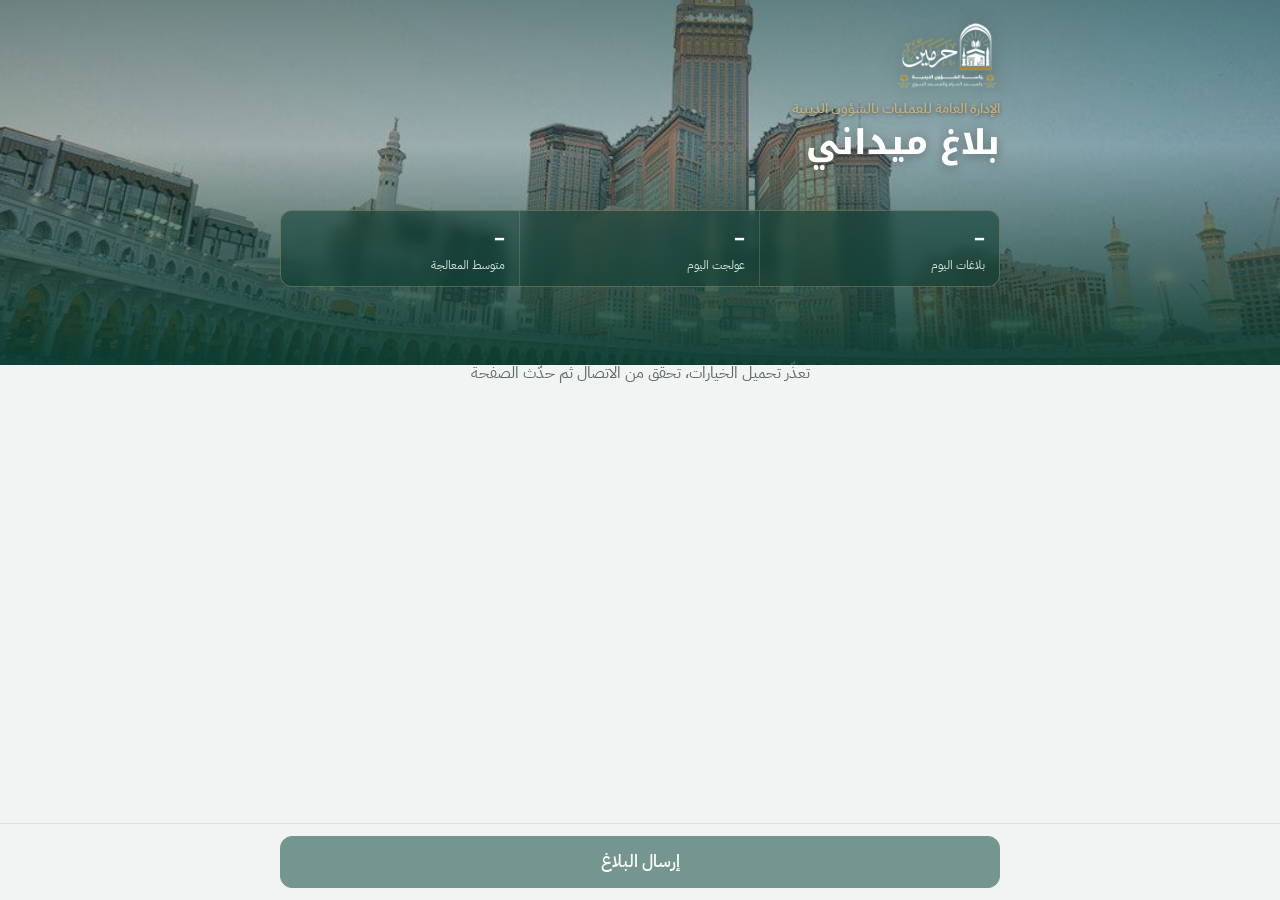
==== commit 25b804f8: "شعار رئاسة الشؤون الدينية، نقش هندسي جديد، العنوان بلاغ ميداني، توقيع الإدارة العامة للعمليات بالشؤو" ====
--- a/public/index.html
+++ b/public/index.html
@@ -4,23 +4,27 @@
 <meta charset="utf-8">
 <meta name="viewport" content="width=device-width, initial-scale=1, viewport-fit=cover">
 <meta name="theme-color" content="#0B3D32">
-<title>بلاغ ميداني | المسجد الحرام</title>
-<link rel="icon" href="assets/logo.svg">
+<title>بلاغ ميداني</title>
+<link rel="icon" href="assets/logo.png">
 <link rel="preconnect" href="https://fonts.googleapis.com">
 <link rel="preconnect" href="https://fonts.gstatic.com" crossorigin>
 <link href="https://fonts.googleapis.com/css2?family=IBM+Plex+Sans+Arabic:wght@400;500;600;700&family=Noto+Kufi+Arabic:wght@600;700;800&display=swap" rel="stylesheet">
 <link rel="stylesheet" href="assets/theme.css">
 <style>
   :root{padding-top:0}
-  .hero{position:relative;color:#fff;min-height:330px;padding:calc(22px + env(safe-area-inset-top,0px)) 18px 78px;
+  .hero{position:relative;color:#fff;min-height:350px;isolation:isolate;padding:calc(22px + env(safe-area-inset-top,0px)) 18px 78px;
     background:linear-gradient(180deg,rgba(7,40,32,.55) 0%,rgba(7,40,32,.35) 40%,rgba(11,61,50,.96) 100%),url("assets/haram.jpg") center 35%/cover no-repeat;
     display:flex;flex-direction:column;justify-content:flex-end}
+  .hero::before{content:"";position:absolute;inset:0;z-index:-1;background:var(--pattern);background-size:80px;
+    -webkit-mask-image:linear-gradient(180deg,transparent 30%,#000 85%);mask-image:linear-gradient(180deg,transparent 30%,#000 85%)}
   .hero-in{max-width:720px;margin:0 auto;width:100%}
+  .frieze{height:14px;background:var(--frieze) repeat-x center;margin:16px 0 0;opacity:.95}
   .brand{display:flex;align-items:center;gap:14px}
-  .brand img{width:50px;height:50px;filter:drop-shadow(0 2px 8px rgba(0,0,0,.3))}
-  .org{margin:0;font-size:13px;color:var(--gold-300);text-shadow:0 1px 4px rgba(0,0,0,.4)}
-  .brand h1{font-size:30px;font-weight:800;text-shadow:0 2px 12px rgba(0,0,0,.35)}
-  .pulse{display:grid;grid-template-columns:repeat(3,1fr);margin-top:20px;background:rgba(11,61,50,.55);backdrop-filter:blur(6px);
+  .brand{flex-direction:column;align-items:flex-start;gap:10px}
+  .brand img{height:66px;width:auto;filter:drop-shadow(0 2px 10px rgba(0,0,0,.35))}
+  .org{margin:0;font-size:14px;font-weight:600;color:var(--gold-300);text-shadow:0 1px 4px rgba(0,0,0,.45)}
+  .brand h1{font-size:34px;font-weight:800;text-shadow:0 2px 12px rgba(0,0,0,.35)}
+  .pulse{display:grid;grid-template-columns:repeat(3,1fr);margin-top:14px;background:rgba(11,61,50,.55);backdrop-filter:blur(6px);
     border:1px solid rgba(201,174,122,.35);border-radius:var(--r-md)}
   .pulse div{padding:10px 14px;display:flex;flex-direction:column}
   .pulse div + div{border-inline-start:1px solid rgba(201,174,122,.25)}
@@ -42,11 +46,17 @@
   .geo{margin-top:14px;width:100%;display:flex;align-items:center;gap:10px;border:1px dashed var(--gold-300);background:var(--gold-100);color:#6E5530;border-radius:var(--r-md);padding:12px 14px;cursor:pointer;font-weight:600;min-height:48px;text-align:start}
   .geo.ok{border-style:solid;border-color:var(--st-closed);background:#E3F1EA;color:var(--st-closed)}
   .route{margin:10px 0 0;font-size:14px;color:var(--green-700);display:flex;gap:8px;align-items:center;background:var(--green-100);padding:9px 12px;border-radius:10px}
-  .suggest{border:1px solid var(--gold-300);background:var(--gold-100);border-radius:var(--r-md);padding:12px;margin-top:6px}
-  .suggest .t{display:flex;align-items:center;gap:8px;font-size:13.5px;font-weight:600;color:#6E5530;margin-bottom:8px}
-  .suggest select{background-color:#fff}
-  .or{display:flex;align-items:center;gap:10px;color:var(--muted);font-size:13px;margin:12px 0 8px}
-  .or::before,.or::after{content:"";flex:1;height:1px;background:var(--line)}
+  .sug-h{display:flex;align-items:center;justify-content:space-between;gap:8px;margin:6px 0 8px}
+  .sug-h b{font-size:14px}
+  .sug-h span{font-size:12.5px;color:#6E5530;background:var(--gold-100);border-radius:999px;padding:2px 10px;font-weight:600}
+  .sug{display:flex;flex-direction:column;gap:8px}
+  .sug button{display:flex;align-items:center;gap:12px;width:100%;text-align:start;border:1px solid var(--line);background:var(--surface);
+    border-radius:var(--r-md);padding:13px 14px;cursor:pointer;font-size:15.5px;font-weight:500;min-height:52px;transition:background .12s,border-color .12s}
+  .sug button i{width:24px;height:24px;border-radius:50%;border:2px solid #C9D3CF;flex:none;display:grid;place-items:center;color:#fff}
+  .sug button i .ic{width:14px;height:14px;stroke-width:3;opacity:0}
+  .sug button[aria-pressed="true"]{border-color:var(--green-700);background:var(--green-100);font-weight:600;color:var(--green-900)}
+  .sug button[aria-pressed="true"] i{background:var(--green-700);border-color:var(--green-700)}
+  .sug button[aria-pressed="true"] i .ic{opacity:1}
   .photo{margin-top:16px;display:flex;align-items:center;justify-content:center;gap:10px;border:1.5px dashed var(--line);border-radius:var(--r-md);padding:18px;cursor:pointer;color:var(--green-800);font-weight:600;min-height:64px}
   .photo .ic{width:26px;height:26px}
   .prev{margin-top:16px;position:relative}
@@ -76,9 +86,10 @@
 <header class="hero">
   <div class="hero-in">
     <div class="brand">
-      <img src="assets/logo.svg" alt="">
-      <div><p class="org" id="org"></p><h1>بلاغ ميداني — المسجد الحرام</h1></div>
+      <img src="assets/logo-light.png" alt="رئاسة الشؤون الدينية بالمسجد الحرام والمسجد النبوي">
+      <div><p class="org" id="org"></p><h1>بلاغ ميداني</h1></div>
     </div>
+    <div class="frieze" aria-hidden="true"></div>
     <div class="pulse" aria-live="polite">
       <div><b class="num" id="sToday">–</b><span>بلاغات اليوم</span></div>
       <div><b class="num" id="sClosed">–</b><span>عولجت اليوم</span></div>
@@ -92,7 +103,7 @@
   <div id="form" hidden>
     <section class="step" id="stepName">
       <h2><span class="n">1</span>المُبلّغ</h2>
-      <label class="lbl" for="rname">اسمك</label>
+      <label class="lbl" for="rname">اسمك <small id="nameOpt">(اختياري)</small></label>
       <select id="rname" required></select>
       <input id="rnameTxt" placeholder="اكتب اسمك" hidden>
     </section>
@@ -119,11 +130,10 @@
 
     <section class="step">
       <h2><span class="n">4</span>التفاصيل</h2>
-      <div class="suggest" id="suggestBox" hidden>
-        <div class="t" id="sugT"></div>
-        <select id="suggest" aria-label="أوصاف مقترحة"></select>
+      <div id="suggestBox" hidden>
+        <div class="sug-h"><b>أوصاف مقترحة</b><span>اضغط على ما ينطبق، أو اكتب بنفسك</span></div>
+        <div class="sug" id="suggest" role="group" aria-label="أوصاف مقترحة"></div>
       </div>
-      <div class="or" id="orLine" hidden>أو اكتب الوصف بنفسك</div>
       <label class="lbl" for="details" id="detLbl">الوصف</label>
       <textarea id="details" rows="3" maxlength="1500" placeholder="اكتب ما شاهدته باختصار"></textarea>
       <span class="lbl">الأولوية</span>
@@ -161,21 +171,25 @@
   $('photoIc').innerHTML = ic('camera');
   $('rmPhoto').innerHTML = ic('x') + 'حذف الصورة';
   $('okIc').innerHTML = ic('check');
-  $('sugT').innerHTML = ic('list') + 'أوصاف مقترحة — اختر منها إن وُجد ما يناسب';
 
   // يتلوّن الحقل الفارغ بلون باهت
   const markEmpty = el => el.classList.toggle('empty', !el.value);
   document.addEventListener('change', e => { if (e.target.tagName === 'SELECT') markEmpty(e.target); });
 
   function build() {
-    if (OPT.reporters.length) {
-      $('rname').innerHTML = opts(OPT.reporters, 'اختر اسمك من القائمة');
+    const nm = OPT.name_mode || 'optional';
+    // ترقيم الأقسام حسب ظهور خانة الاسم
+    if (nm === 'off') { $('stepName').remove(); document.querySelectorAll('.step .n').forEach((n, i) => n.textContent = i + 1); }
+    else $('nameOpt').hidden = nm === 'required';
+    if (nm === 'off') {}
+    else if (OPT.reporters.length) {
+      $('rname').innerHTML = opts(OPT.reporters, nm === 'required' ? 'اختر اسمك من القائمة' : 'اختر اسمك (اختياري)');
       const last = store.get('bn_name'); if (OPT.reporters.includes(last)) $('rname').value = last;
     } else { $('rname').hidden = true; $('rnameTxt').hidden = false; $('rnameTxt').value = store.get('bn_name'); }
     $('zone').innerHTML = opts(OPT.zones, 'اختر المنطقة');
     $('floor').innerHTML = opts(OPT.floors, 'اختر الدور');
     $('cat').innerHTML = `<option value="" disabled selected>اختر نوع الملاحظة</option>` + OPT.categories.map(c => `<option value="${esc(c.id)}">${esc(c.label)}</option>`).join('');
-    ['rname', 'zone', 'floor', 'cat'].forEach(id => markEmpty($(id)));
+    ['rname', 'zone', 'floor', 'cat'].forEach(id => $(id) && markEmpty($(id)));
     $('loading').hidden = true; $('form').hidden = false; $('send').disabled = false;
   }
 
@@ -183,16 +197,13 @@
     const c = OPT.categories.find(x => x.id === $('cat').value); if (!c) return;
     $('route').hidden = !c.entity_name; $('route').innerHTML = ic('chat') + 'يُحال البلاغ إلى: ' + esc(c.entity_name);
     const has = c.quick && c.quick.length;
-    $('suggestBox').hidden = !has; $('orLine').hidden = !has; $('detLbl').hidden = !!has;
-    if (has) { $('suggest').innerHTML = opts(c.quick, 'اختر وصفاً مقترحاً (اختياري)'); markEmpty($('suggest')); }
-  });
-  $('suggest').addEventListener('change', () => {
-    const v = $('suggest').value; if (!v) return;
-    const lines = $('details').value.split('\n').map(x => x.trim()).filter(Boolean);
-    if (!lines.includes(v)) lines.push(v);
-    $('details').value = lines.join('\n');
-    $('suggest').selectedIndex = 0; markEmpty($('suggest'));
-  });
+    $('suggestBox').hidden = !has;
+    $('detLbl').textContent = has ? 'تفاصيل إضافية (اختياري)' : 'الوصف';
+    $('details').placeholder = has ? 'أي تفاصيل أخرى لم تذكرها الأوصاف' : 'اكتب ما شاهدته باختصار';
+    $('suggest').innerHTML = has ? c.quick.map(q => `<button type="button" aria-pressed="false" data-v="${esc(q)}"><i>${ic('check')}</i>${esc(q)}</button>`).join('') : '';
+  });
+  $('suggest').addEventListener('click', e => { const b = e.target.closest('button'); if (b) b.setAttribute('aria-pressed', b.getAttribute('aria-pressed') !== 'true'); });
+  const picked = () => [...$('suggest').querySelectorAll('[aria-pressed="true"]')].map(b => b.dataset.v);
 
   // الموقع الجغرافي
   const geoIdle = t => { $('geoBtn').className = 'geo'; $('geoBtn').innerHTML = ic('pin') + `<span>${t || 'إرفاق موقعي الحالي (يساعد الفريق على الوصول)'}</span>`; };
@@ -228,19 +239,19 @@
 
   // الإرسال
   function showErr(t, el) { $('err').textContent = t; if (el) el.scrollIntoView({ behavior: 'smooth', block: 'center' }); }
-  const reporter = () => OPT.reporters.length ? $('rname').value : $('rnameTxt').value.trim();
+  const reporter = () => !$('rname') ? '' : OPT.reporters.length ? ($('rname').value || '') : $('rnameTxt').value.trim();
   $('send').addEventListener('click', async () => {
     showErr('');
-    if (!reporter()) return showErr('اختر اسمك أولاً', $('stepName'));
+    if (OPT.name_mode === 'required' && !reporter()) return showErr('اختر اسمك أولاً', $('stepName'));
     if (!$('zone').value) return showErr('اختر المنطقة التي فيها الملاحظة', $('stepPlace'));
     if (!$('cat').value) return showErr('اختر نوع الملاحظة', $('stepCat'));
     const c = OPT.categories.find(x => x.id === $('cat').value);
-    store.set('bn_name', reporter());
+    if (reporter()) store.set('bn_name', reporter());
     const btn = $('send'); btn.disabled = true; btn.textContent = 'جارٍ الإرسال…';
     try {
       const r = await fetch('/api/reports', { method: 'POST', headers: { 'content-type': 'application/json' }, body: JSON.stringify({
         key, zone: $('zone').value, floor: $('floor').value, gate: $('gate').value, spot: $('spot').value,
-        lat: st.lat, lng: st.lng, acc: st.acc, category: c.id, priority: st.priority, details: $('details').value, photo: st.photo, reporter_name: reporter() }) });
+        lat: st.lat, lng: st.lng, acc: st.acc, category: c.id, priority: st.priority, details: [...picked(), $('details').value.trim()].filter(Boolean).join('\n'), photo: st.photo, reporter_name: reporter() }) });
       const d = await r.json();
       if (!r.ok) throw new Error(d.error || 'تعذّر الإرسال');
       $('doneRef').textContent = d.ref;
@@ -255,7 +266,7 @@
     ['zone', 'floor', 'cat'].forEach(id => { $(id).selectedIndex = 0; markEmpty($(id)); });
     ['gate', 'spot', 'details'].forEach(id => $(id).value = '');
     st.priority = 'normal'; st.photo = ''; $('prio').querySelectorAll('button').forEach(x => x.setAttribute('aria-pressed', x.dataset.v === 'normal'));
-    $('route').hidden = $('suggestBox').hidden = $('orLine').hidden = true; $('detLbl').hidden = false;
+    $('route').hidden = $('suggestBox').hidden = true; $('suggest').innerHTML = ''; $('detLbl').textContent = 'الوصف';
     $('prev').hidden = true; $('photoBox').hidden = false; $('done').hidden = true;
     window.scrollTo({ top: 0, behavior: 'smooth' });
   });
--- a/public/assets/theme.css
+++ b/public/assets/theme.css
@@ -8,7 +8,8 @@
   --r-sm:8px; --r-md:12px; --r-lg:18px;
   --font:'IBM Plex Sans Arabic', 'Segoe UI', Tahoma, sans-serif;
   --display:'Noto Kufi Arabic', 'IBM Plex Sans Arabic', Tahoma, sans-serif;
-  --pattern:url("data:image/svg+xml,%3Csvg xmlns='http://www.w3.org/2000/svg' width='56' height='56' viewBox='0 0 56 56'%3E%3Cg fill='none' stroke='%23C9AE7A' stroke-opacity='.18'%3E%3Crect x='16' y='16' width='24' height='24'/%3E%3Crect x='16' y='16' width='24' height='24' transform='rotate(45 28 28)'/%3E%3Cpath d='M0 28h7M49 28h7M28 0v7M28 49v7'/%3E%3C/g%3E%3C/svg%3E");
+  --pattern:url("/assets/pattern.svg");
+  --frieze:url("/assets/frieze.svg");
   color-scheme: light;
   box-sizing:border-box;
   padding-top:env(safe-area-inset-top,0px);
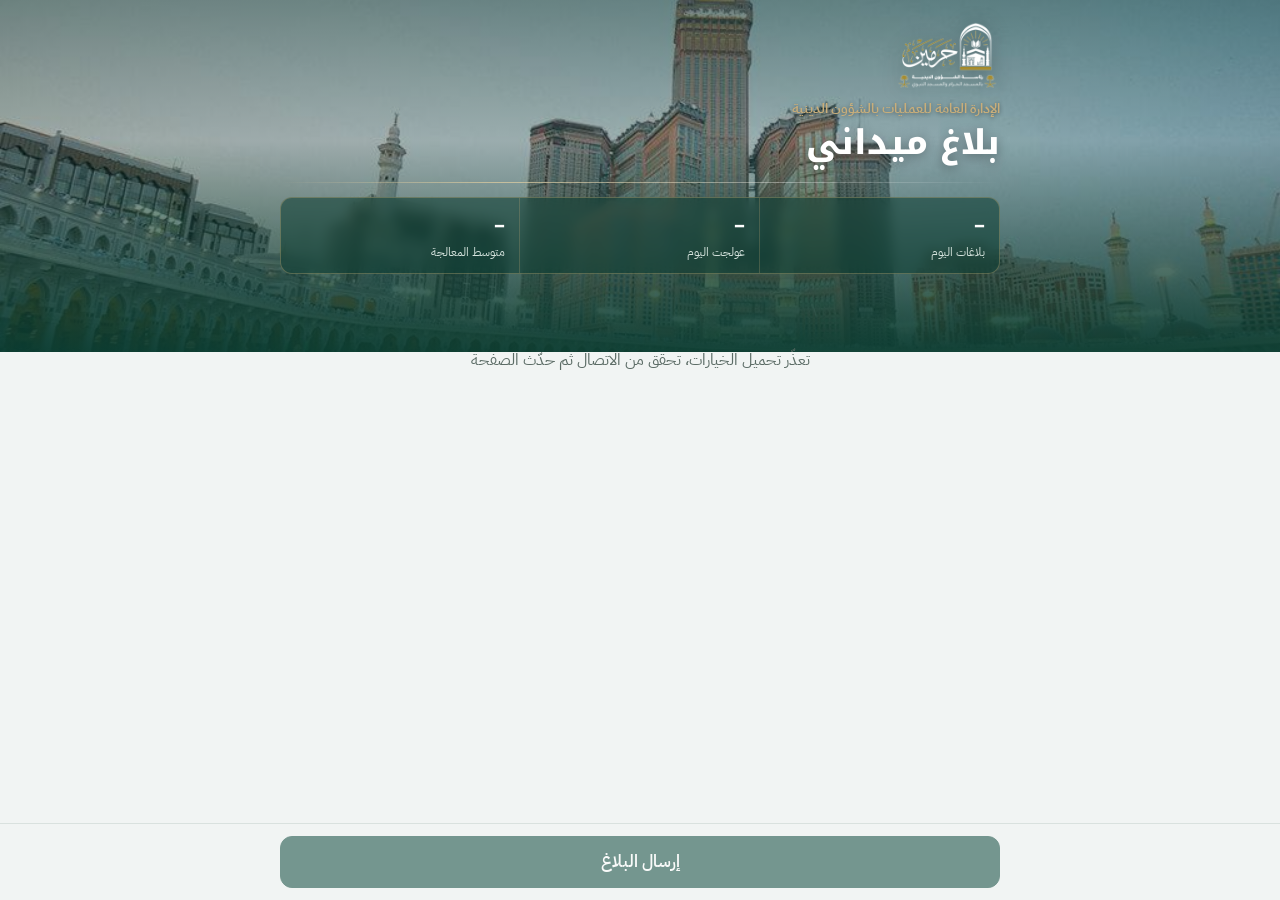
==== commit 2d3de922: "استبدال النقش بخطوط متدرجة خفيفة" ====
--- a/public/index.html
+++ b/public/index.html
@@ -15,10 +15,10 @@
   .hero{position:relative;color:#fff;min-height:350px;isolation:isolate;padding:calc(22px + env(safe-area-inset-top,0px)) 18px 78px;
     background:linear-gradient(180deg,rgba(7,40,32,.55) 0%,rgba(7,40,32,.35) 40%,rgba(11,61,50,.96) 100%),url("assets/haram.jpg") center 35%/cover no-repeat;
     display:flex;flex-direction:column;justify-content:flex-end}
-  .hero::before{content:"";position:absolute;inset:0;z-index:-1;background:var(--pattern);background-size:80px;
-    -webkit-mask-image:linear-gradient(180deg,transparent 30%,#000 85%);mask-image:linear-gradient(180deg,transparent 30%,#000 85%)}
+  .hero::before{content:"";position:absolute;inset:0;z-index:-1;background:var(--lines) center 70%/cover no-repeat;opacity:.55;
+    -webkit-mask-image:linear-gradient(180deg,transparent 35%,#000 90%);mask-image:linear-gradient(180deg,transparent 35%,#000 90%)}
   .hero-in{max-width:720px;margin:0 auto;width:100%}
-  .frieze{height:14px;background:var(--frieze) repeat-x center;margin:16px 0 0;opacity:.95}
+  .frieze{height:1px;margin:16px 0 0;background:linear-gradient(90deg,transparent,rgba(227,207,159,.7) 30%,rgba(255,255,255,.35) 70%,transparent)}
   .brand{display:flex;align-items:center;gap:14px}
   .brand{flex-direction:column;align-items:flex-start;gap:10px}
   .brand img{height:66px;width:auto;filter:drop-shadow(0 2px 10px rgba(0,0,0,.35))}
@@ -67,7 +67,7 @@
   .bar .btn{width:100%;max-width:720px;margin:0 auto;display:flex;font-size:17px;min-height:52px}
   .loading{text-align:center;color:var(--muted);padding:30px}
 
-  .slip-wrap{position:fixed;inset:0;background:rgba(11,61,50,.92) var(--pattern);display:grid;place-items:center;padding:20px;z-index:20}
+  .slip-wrap{position:fixed;inset:0;background:rgba(11,61,50,.94) var(--lines) center/cover no-repeat;display:grid;place-items:center;padding:20px;z-index:20}
   .slip{background:var(--surface);border-radius:var(--r-lg);width:min(420px,100%);text-align:center;overflow:hidden;animation:rise .35s ease-out}
   .slip-top{padding:28px 20px 18px}
   .okc{width:56px;height:56px;border-radius:50%;background:#E3F1EA;color:var(--st-closed);display:grid;place-items:center;margin:0 auto 12px}
--- a/public/assets/theme.css
+++ b/public/assets/theme.css
@@ -8,8 +8,7 @@
   --r-sm:8px; --r-md:12px; --r-lg:18px;
   --font:'IBM Plex Sans Arabic', 'Segoe UI', Tahoma, sans-serif;
   --display:'Noto Kufi Arabic', 'IBM Plex Sans Arabic', Tahoma, sans-serif;
-  --pattern:url("/assets/pattern.svg");
-  --frieze:url("/assets/frieze.svg");
+  --lines:url("/assets/lines.svg");
   color-scheme: light;
   box-sizing:border-box;
   padding-top:env(safe-area-inset-top,0px);
